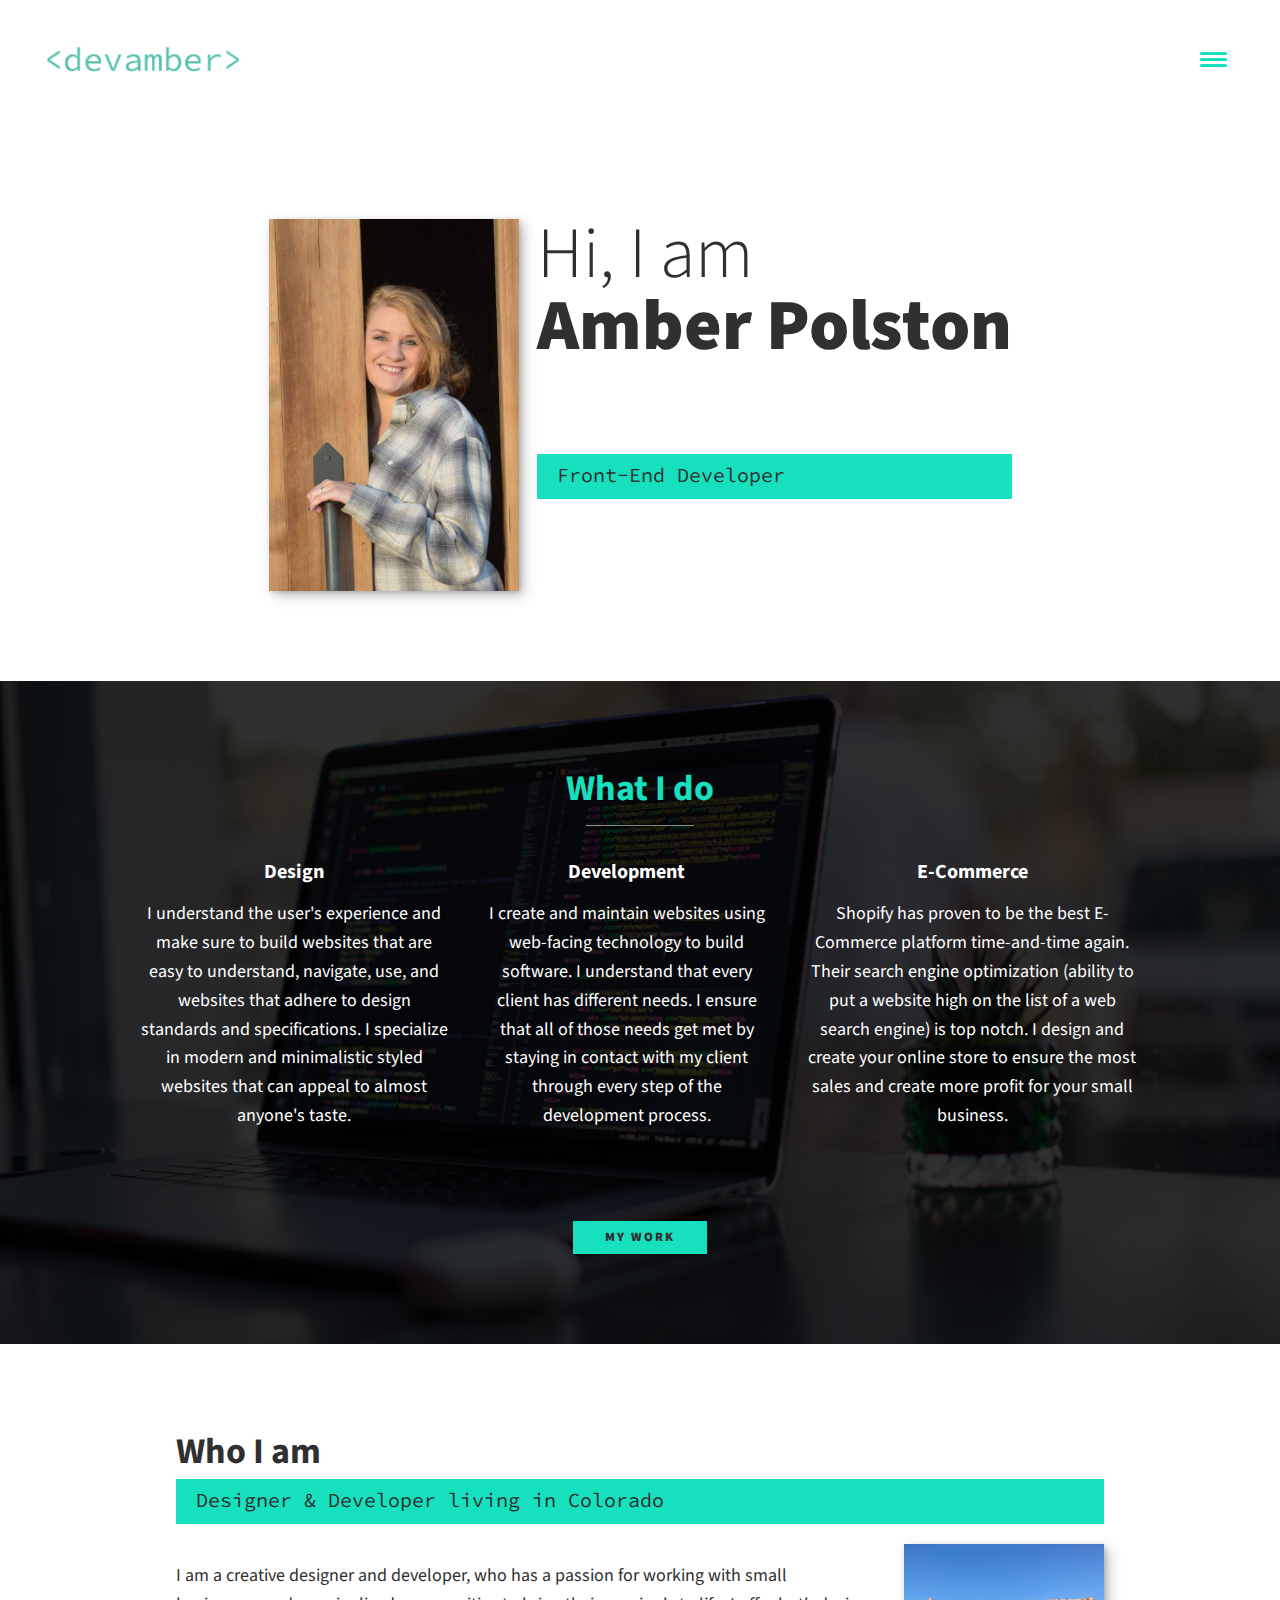
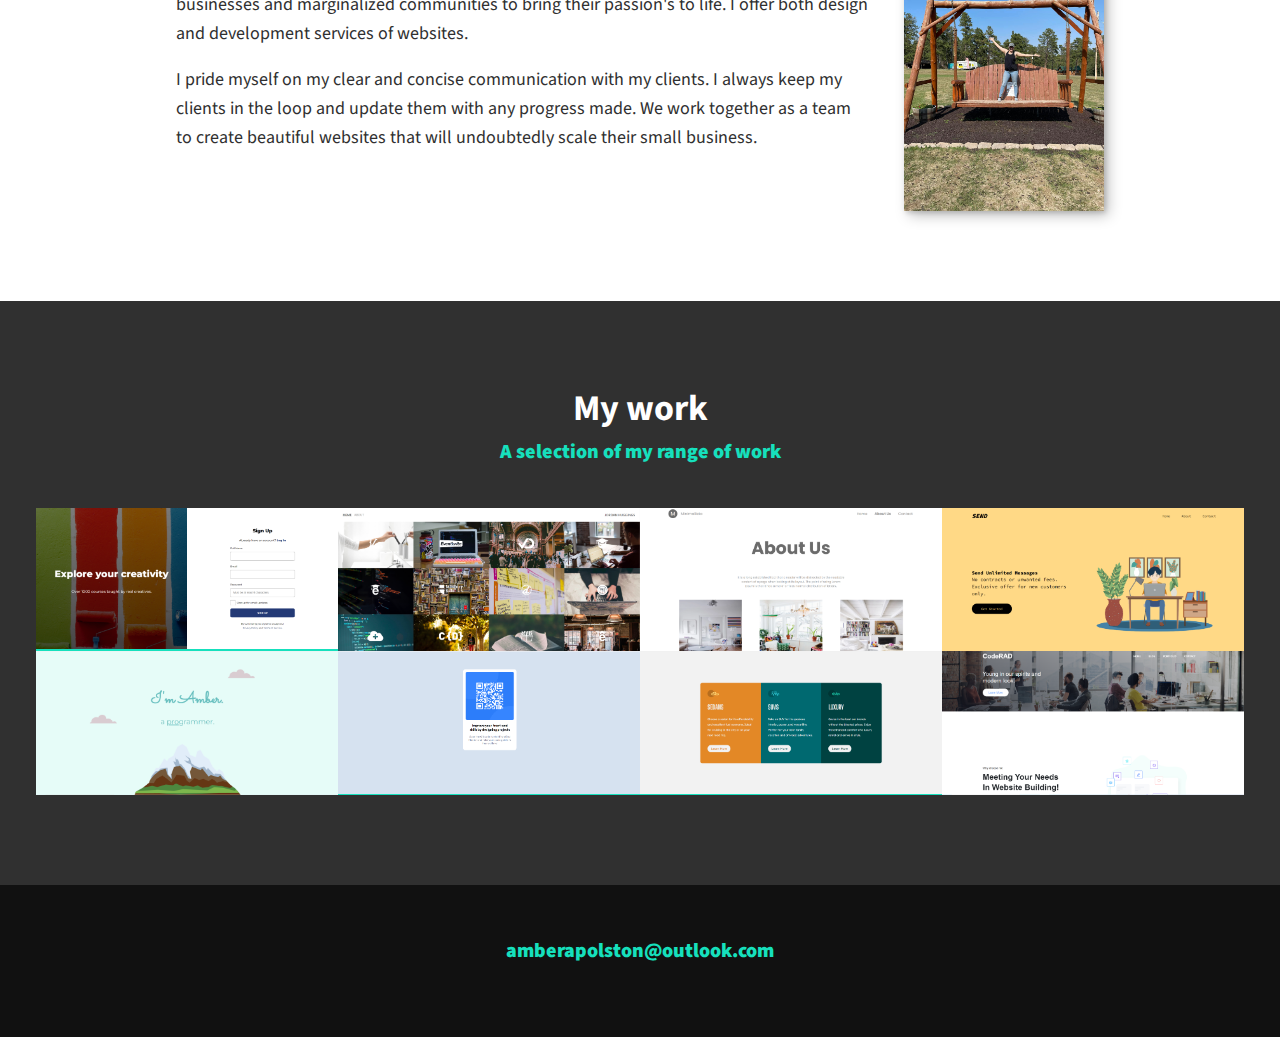
==== index.html @ afe524a4 "Original upload" ====
<!DOCTYPE html>
<html lang="en">
  <head>
    <meta charset="UTF-8" />
    <meta http-equiv="X-UA-Compatible" content="IE=edge" />
    <meta name="viewport" content="width=device-width, initial-scale=1.0" />
    <link
      rel="stylesheet"
      href="https://cdnjs.cloudflare.com/ajax/libs/font-awesome/6.2.0/css/all.min.css"
      integrity="sha512-xh6O/CkQoPOWDdYTDqeRdPCVd1SpvCA9XXcUnZS2FmJNp1coAFzvtCN9BmamE+4aHK8yyUHUSCcJHgXloTyT2A=="
      crossorigin="anonymous"
      referrerpolicy="no-referrer"
    />
    <!--Google Fonts-->
    <link
      href="https://fonts.googleapis.com/css2?family=Source+Code+Pro:wght@400;900&family=Source+Sans+Pro:ital,wght@0,300;0,700;0,900;1,400&display=swap"
      rel="stylesheet"
    />
    <!--Stylesheet-->
    <link rel="stylesheet" href="css/styles.css" />
    <title>DevAmber Portfolio Website</title>
  </head>
  <body>
    <header>
      <div class="logo">
        <img src="Assets/devamber-logo.png" alt="logo" />
      </div>
      <button class="nav-toggle" aria-label="toggle navigation">
        <span class="hamburger"></span>
      </button>
      <nav class="nav">
        <ul class="nav__list">
          <li><a href="#home" class="nav__link">Home</a></li>
          <li><a href="#services" class="nav__link">My Services</a></li>
          <li><a href="#about" class="nav__link">About me</a></li>
          <li><a href="#work" class="nav__link">My Work</a></li>
        </ul>
      </nav>
    </header>

    <!--Introduction-->
    <section class="intro" id="home">
      <h1 class="section__title section__title--intro">
        Hi, I am <strong>Amber Polston</strong>
      </h1>
      <p class="section__subtitle section__subtitle--intro">
        Front-End Developer
      </p>
      <img
        src="Assets/amber-door.jpg"
        alt="picture of Amber Polston smiling"
        class="intro__img"
      />
    </section>

    <!--My Services-->
    <section class="my-services" id="services">
      <h2 class="section__title section__title--services">What I do</h2>
      <div class="services">
        <!--Service-->
        <div class="service">
          <h3>Design</h3>
          <p>
            I understand the user's experience and make sure to build websites
            that are easy to understand, navigate, use, and websites that adhere
            to design standards and specifications. I specialize in modern and
            minimalistic styled websites that can appeal to almost anyone's
            taste.
          </p>
        </div>
        <!--Service-->
        <div class="service">
          <h3>Development</h3>
          <p>
            I create and maintain websites using web-facing technology to build
            software. I understand that every client has different needs. I
            ensure that all of those needs get met by staying in contact with my
            client through every step of the development process.
          </p>
        </div>
        <!--Service-->
        <div class="service">
          <h3>E-Commerce</h3>
          <p>
            Shopify has proven to be the best E-Commerce platform time-and-time
            again. Their search engine optimization (ability to put a website
            high on the list of a web search engine) is top notch. I design and
            create your online store to ensure the most sales and create more
            profit for your small business.
          </p>
        </div>
      </div>
      <a href="#work" class="btn">My Work</a>
    </section>

    <!--About me-->
    <section class="about-me" id="about">
      <h2 class="section__title section__title--about">Who I am</h2>
      <p class="section__subtitle section__subtitle--about">
        Designer & Developer living in Colorado
      </p>
      <div class="about-me__body">
        <p>
          I am a creative designer and developer, who has a passion for working
          with small businesses and marginalized communities to bring their
          passion's to life. I offer both design and development services of
          websites.
        </p>
        <p>
          I pride myself on my clear and concise communication with my clients.
          I always keep my clients in the loop and update them with any progress
          made. We work together as a team to create beautiful websites that
          will undoubtedly scale their small business.
        </p>
      </div>
      <img
        src="Assets/amber-on-bench.jpg"
        alt="amber standing on large bench"
        class="about-me__img"
      />
    </section>

    <!--My work-->
    <section class="my-work" id="work">
      <h2 class="section__title">My work</h2>
      <p class="section__subtitle section__subtitle--work">
        A selection of my range of work
      </p>
      <div class="portfolio">
        <!--portfolio image one-->
        <a
          href="https://amberapolston.github.io/sign-up/"
          class="portfolio__item"
          target="_blank"
        >
          <img
            src="Assets/sign-up.PNG"
            al="CSS My Page Screenshot"
            class="portfolio__img"
          />
        </a>
        <!--portfolio image two-->
        <a
          href="https://amberapolston.github.io/jordan-huggings-portfolio/"
          class="portfolio__item"
          target="_blank"
        >
          <img
            src="Assets/jordan.PNG"
            al="QR Code Screenshot"
            class="portfolio__img"
          />
        </a>
        <!--portfolio image three-->
        <a
          href="https://amberapolston.github.io/minimalista/"
          class="portfolio__item"
          target="_blank"
        >
          <img
            src="Assets/minimalista.PNG"
            al="minimalista website screenshot"
            class="portfolio__img"
          />
        </a>
        <!--portfolio image four-->
        <a 
          href="https://amberapolston.github.io/send/" 
          class="portfolio__item"
          target="_blank">
          <img
            src="Assets/send.PNG"
            al="send website screenshot"
            class="portfolio__img"
          />
        </a>
        <!--portfolio image five-->
        <a
          href="https://amberapolston.github.io/cssmysite/"
          class="portfolio__item"
          target="_blank"
        >
          <img
            src="Assets/cssmypage.PNG"
            al="website screenshot"
            class="portfolio__img"
          />
        </a>
        <!--portfolio image siv-->
        <a
          href="https://amberapolston.github.io/QR-Code-Component/"
          class="portfolio__item"
          target="_blank"
        >
          <img
            src="Assets/qr-code.PNG"
            al="QR Code Screenshot"
            class="portfolio__img"
          />
        </a>
        <!--portfolio image seven-->
        <a
          href="https://amberapolston.github.io/3columncars/"
          class="portfolio__item"
          target="_blank"
        >
          <img src="Assets/cars.PNG" al="" class="portfolio__img" />
        </a>
        <!--portfolio image eight-->
        <a 
          href="#" 
          class="portfolio__item"
          target="_blank"
          >
          <img src="Assets/code-rad.PNG" al="" class="portfolio__img" />
        </a>
    </section>

    <!--Footer-->
    <footer class="footer">
      <a href="mailto:amberapolston@outlook.com" class="footer-link"
        >amberapolston@outlook.com</a
      >
      <ul class="social-list">
        <li class="social-list__item">
          <a class="social-list__link" 
            href="https://www.facebook.com/Amberapolston/"
            target="_blank"
            >
            <i class="fa-brands fa-facebook"></i>
          </a>
        </li>
        <li class="social-list__item">
          <a class="social-list__link" 
            href="https://www.github.com/amberapolston"
            target="_blank"
            >
            <i class="fa-brands fa-github"></i>
          </a>
        </li>
        <li class="social-list__item">
          <a class="social-list__link" 
            href="https://codepen.io/amber-polston"
            target="_blank"
            >
            <i class="fa-brands fa-codepen"></i>
          </a>
        </li>
        <li class="social-list__item">
          <a class="social-list__link" 
            href="https://www.linkedin.com/in/amber-polston-887495233"
            target="_blank"
            >
            <i class="fa-brands fa-linkedin"></i>
          </a>
        </li>
      </ul>
    </footer>
    <script src="js/index.js"></script>
  </body>
</html>
---- css/styles.css ----
*,
*::before,
*::after {
  box-sizing: border-box;
}

/* Custom Properties */

:root {
  --ff-primary: "Source Sans Pro", sans-serif;
  --ff-secondary: "Source Code Pro", monospace;

  --fw--reg: 300;
  --fw--bold: 900;

  --clr-light: #fff;
  --clr-dark: #303030;
  --clr-accent: #16e0bd;

  --fs-h1: 3rem;
  --fs-h2: 2.25rem;
  --fs-h3: 1.25rem;
  --fs-body: 1rem;

  --bs: 0.25em 0.25em 0.75em rgba(0, 0, 0, 0.25),
    0.125em 0.125em 0.25em rgba(0, 0, 0, 0.15);
}

@media (min-width: 800px) {
  :root {
    --fs-h1: 4.5rem;
    --fa-h2: 3.75rem;
    --fa-h3: 1.5rem;
    --fs-body: 1.125rem;
  }
}

/* General styles */

html {
  scroll-behavior: smooth;
}

body {
  background: var(--clr-light);
  color: var(--clr-dark);
  margin: 0;
  font-family: var(--ff-primary);
  font-size: var(--fs-body);
  line-height: 1.6;
}

section {
  padding: 5em 2em;
}

img {
  display: block;
  max-width: 100%;
}

strong {
  font-weight: var(--fw--bold);
}

:focus {
  outline: 3px solid var(--clr-accent);
  outline-offset: 3px;
}

.btn {
  display: inline-block;
  padding: 0.5em 2.5em;
  background: var(--clr-accent);
  color: var(--clr-dark);
  text-decoration: none;
  cursor: pointer;
  font-size: 0.8rem;
  text-transform: uppercase;
  letter-spacing: 2px;
  font-weight: var(--fw--bold);
  transition: transform 200ms ease-in-out;
}

.btn:hover {
  transform: scale(1.1);
}

/* typography */
h1,
h2,
h3 {
  line-height: 1;
  margin: 0;
}

h1 {
  font-size: var(--fs-h1);
}

h2 {
  font-size: var(--fs-h2);
}

h3 {
  font-size: var(--fs-h3);
}

.section__title {
  margin-bottom: 0.25em;
}

.section__title--intro {
  font-weight: var(--fw--reg);
}

.section__title--intro strong {
  display: block;
}

.section__subtitle {
  margin: 0;
  font-size: var(--fs-h3);
}

.section__subtitle--intro,
.section__subtitle--about {
  background-color: var(--clr-accent);
  font-family: var(--ff-secondary);
  margin-bottom: 1em;
  padding: 0.25em 1em;
  height: 45px;
}

.section__subtitle--work {
  color: var(--clr-accent);
  font-weight: var(--fw--bold);
  margin-bottom: 2em;
}

/* Header Section */
header {
  display: flex;
  justify-content: space-between;
  padding: 1em;
}

.nav {
  position: fixed;
  background: var(--clr-dark);
  color: var(--clr-light);
  top: 0;
  bottom: 0;
  left: 0;
  right: 0;
  z-index: 100;
  transform: translateX(100%);
  transition: transform 250ms cubic-bezier(0.5, 0, 0.5, 1);
}

.nav__list {
  list-style: none;
  display: flex;
  height: 100%;
  flex-direction: column;
  justify-content: space-evenly;
  align-items: center;
  margin: 0;
  padding: 0;
}

.nav__link {
  color: var(--clr-light);
  font-weight: var(--fw--bold);
  font-size: var(--fa-h2);
  text-decoration: none;
}

.nav__link:hover {
  color: var(--clr-accent);
}

.logo img {
  margin: 25px;
  max-width: 200px;
}

/* Hamburger */
.nav-toggle {
  padding: 3em;
  background: transparent;
  border: 0;
  cursor: pointer;
  position: absolute;
  right: 1em;
  z-index: 1000;
}

.nav-open .nav {
  transform: translateX(0);
}

.nav-open .nav-toggle {
  position: fixed;
}

.nav-open .hamburger {
  transform: rotate(0.625turn);
}

.nav-open .hamburger::before {
  transform: rotate(90deg) translateX(-6px);
}

.nav-open .hamburger:: after {
  opacity: 0;
}

.hamburger {
  display: block;
  position: relative;
}

.hamburger,
.hamburger::before,
.hamburger::after {
  background: var(--clr-accent);
  width: 2em;
  height: 3px;
  border-radius: 1em;
  transition: transform 250ms ease-in-out;
}

.hamburger::before,
.hamburger::after {
  content: "";
  position: absolute;
  left: 0;
  right: 0;
}

.hamburger::before {
  top: 6px;
}

.hamburger::after {
  bottom: 6px;
}

/*  Intro section */

.intro {
  position: relative;
}

.intro__img {
  box-shadow: var(--bs);
}

.section__subtitle--intro {
  display: inline-block;
}

@media (min-width: 600px) {
  .intro {
    display: grid;
    width: min-content;
    margin: 0 auto;
    grid-column-gap: 1em;
    grid-template-areas:
      "img title"
      "img subtitle";
    grid-template-columns: min-content max-content;
  }
  .intro__img {
    grid-area: img;
    min-width: 250px;
    position: relative;
    z-index: 2;
  }

  .section__subtitle--into {
    align-self: start;
    grid-column: -1 / 1;
    grid-row: 2;
    text-align: right;
    position: relative;
    left: -1.5em;
    width: calc(100% + 1.5em);
  }
}

/* My services section */

.my-services {
  background-image: url(../Assets/coding-laptop.jpg);
  background-color: var(--clr-dark);
  color: var(--clr-light);
  background-size: cover;
  background-blend-mode: multiply;
  text-align: center;
}

.section__title--services {
  color: var(--clr-accent);
  position: relative;
}

.section__title--services::after {
  content: "";
  display: block;
  width: 3em;
  height: 1px;
  margin: 0.5em auto 1em;
  background: var(--clr-light);
  opacity: 0.5;
}

.services {
  margin-bottom: 4em;
}

.service {
  max-width: 500px;
  margin: 0 auto;
}

@media (min-width: 800px) {
  .services {
    display: flex;
    max-width: 1000px;
    margin-left: auto;
    margin-right: auto;
  }

  .service + .service {
    margin-left: 2em;
  }
}

/* About Me */
.about-me {
  max-width: 1000px;
  margin: 0 auto;
}

.about-me__img {
  box-shadow: var(--bs);
}

@media (min-width: 600px) {
  .about-me {
    display: grid;
    grid-template-columns: 1fr 200px;
    grid-template-areas:
      "title img"
      "subtitle img"
      "text img";
    grid-column-gap: 2em;
  }

  .section__title--about {
    grid-area: title;
  }

  .section__subtitle--about {
    grid-column: 1 / -1;
  }

  .section- .about-me__img {
    grid-area: img;
  }
}

@media (max-width: 599px) {
  .section__subtitle--about {
    height: 75px;
  }
}

/* My work */

.my-work {
  background-color: var(--clr-dark);
  color: var(--clr-light);
  text-align: center;
}

.portfolio {
  display: grid;
  grid-template-columns: repeat(auto-fit, minmax(300px, 1fr));
}

.portfolio__item {
  background: var(--clr-accent);
  overflow: hidden;
}

.portfolio__item:focus {
  position: relative;
  z-index: 2;
}

.portfolio__img {
  transition: transform 750ms cubic-bezier(0.5, 0.5, 1), opacity 250ms linear;
}

.portfolio__img:hover,
.portfolio__item:focus .portfolio_img {
  transform: scale(1.2);
  opacity: 0.75;
}

/* footer */

.footer {
  background: #111;
  color: var(--clr-accent);
  text-align: center;
  padding: 2.5em 0;
  font-size: var(--fs-h3);
}

.footer a {
  color: inherit;
  text-decoration: none;
}

.footer-link {
  font-weight: var(--fw--bold);
}

.footer-link:hover,
.social-list__link:hover {
  opacity: 0.7;
}

.footer__link:hover {
  text-decoration: underline;
}

.social-list {
  list-style: none;
  display: flex;
  justify-content: center;
  margin: 0;
  padding: 0;
}

.social-list__item {
  margin: 0 0.5em;
  padding: 0.5em;
}

/* portfolio item individual */

.portfolio-item-individual {
  padding: 0 2em 2em;
  max-width: 1000px;
  margin: 0 auto;
}

.portfolio-item-individual p {
  max-width: 600px;
  margin-left: auto;
  margin-right: auto;
}
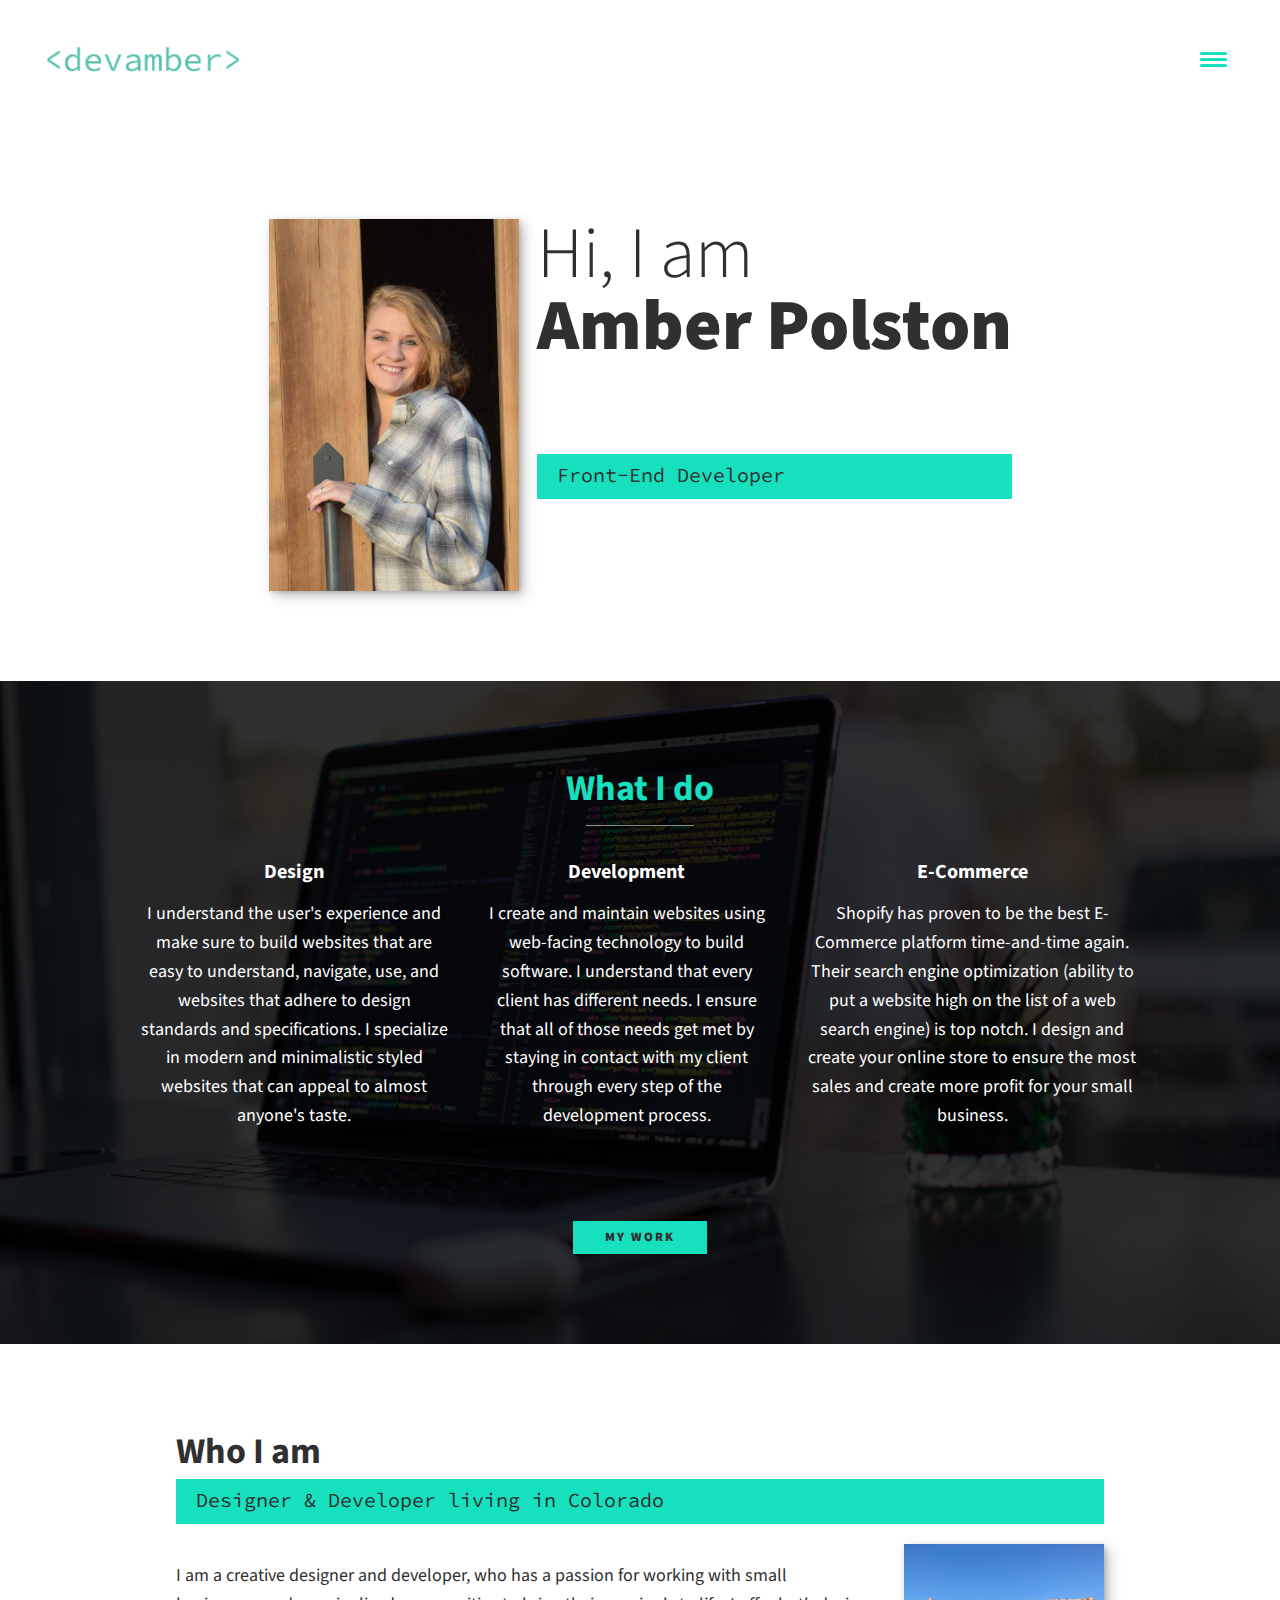
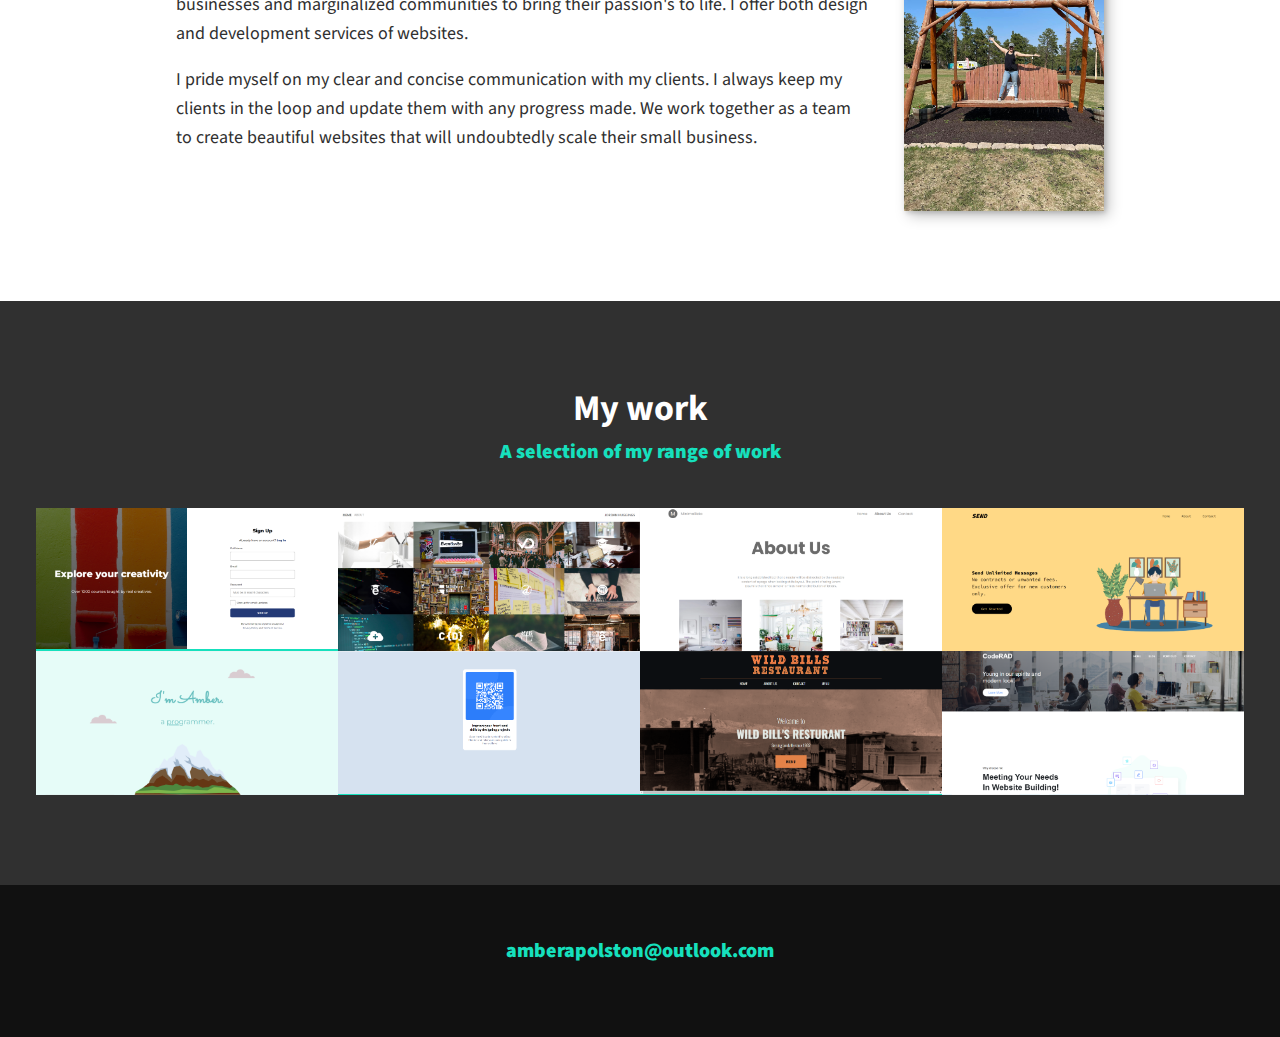
==== commit 723a6fa4: "Removed "cars" and put "wild bills" ====
--- a/index.html
+++ b/index.html
@@ -200,11 +200,11 @@
         </a>
         <!--portfolio image seven-->
         <a
-          href="https://amberapolston.github.io/3columncars/"
-          class="portfolio__item"
-          target="_blank"
-        >
-          <img src="Assets/cars.PNG" al="" class="portfolio__img" />
+          href="https://amberapolston.github.io/wild-bills/"
+          class="portfolio__item"
+          target="_blank"
+        >
+          <img src="Assets/wildbills.PNG" al="" class="portfolio__img" />
         </a>
         <!--portfolio image eight-->
         <a 
